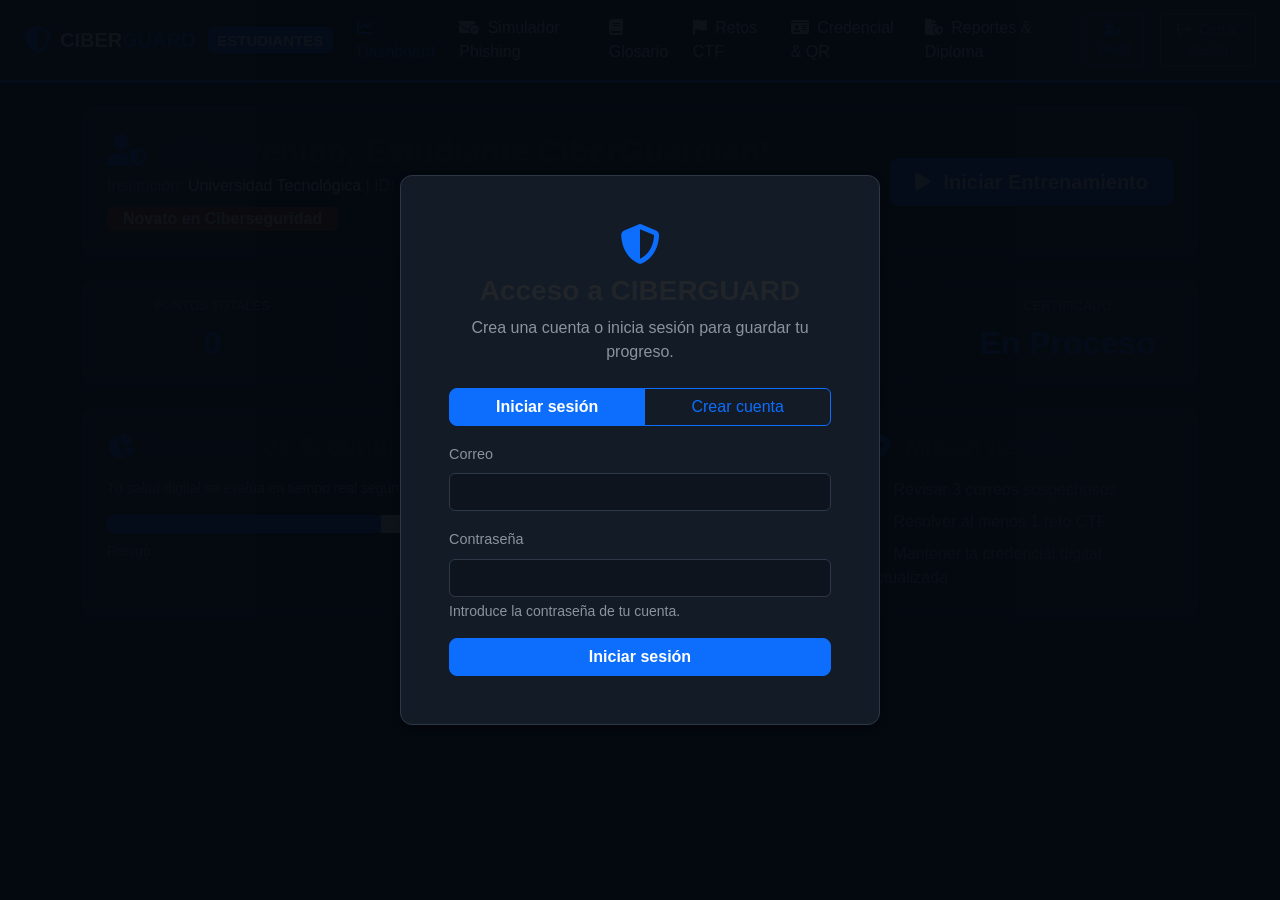
==== seguridad/index.html @ 73b72259 "first commit" ====
<!DOCTYPE html>
<html lang="es">
  <head>
    <meta charset="UTF-8" />
    <meta name="viewport" content="width=device-width, initial-scale=1.0" />
    <meta http-equiv="Content-Security-Policy" content="default-src 'self'; img-src 'self' data: blob:; style-src 'self' 'unsafe-inline' https://fonts.googleapis.com https://cdn.jsdelivr.net https://cdnjs.cloudflare.com; font-src 'self' https://fonts.gstatic.com https://cdnjs.cloudflare.com data:; script-src 'self' 'unsafe-inline' https://cdn.jsdelivr.net; connect-src 'self'; object-src 'none'; base-uri 'self';" />
    <title>CIBERGUARD</title>
    <link rel="preconnect" href="https://fonts.googleapis.com" />
    <link rel="preconnect" href="https://fonts.gstatic.com" crossorigin />
    <link href="https://fonts.googleapis.com/css2?family=Segoe+UI:wght@400;500;600;700&display=swap" rel="stylesheet" />
    <link href="https://cdn.jsdelivr.net/npm/bootstrap@5.3.2/dist/css/bootstrap.min.css" rel="stylesheet" />
    <link rel="stylesheet" href="https://cdnjs.cloudflare.com/ajax/libs/font-awesome/6.4.0/css/all.min.css" />
    <link rel="stylesheet" href="styles.css" />
  </head>
  <body>
    <div id="auth-gate" class="auth-gate">
      <section class="card auth-card p-4 p-md-5" aria-labelledby="auth-title">
        <div class="text-center mb-4">
          <i class="fa-solid fa-shield-halved text-primary fs-1"></i>
          <h1 id="auth-title" class="h3 fw-bold mt-2">Acceso a CIBERGUARD</h1>
          <p class="text-muted mb-0">Crea una cuenta o inicia sesión para guardar tu progreso.</p>
        </div>
        <div class="btn-group w-100 mb-3" role="group" aria-label="Tipo de acceso">
          <button id="auth-login-mode" class="btn btn-primary" type="button">Iniciar sesión</button>
          <button id="auth-register-mode" class="btn btn-outline-primary" type="button">Crear cuenta</button>
        </div>
        <form id="auth-form" novalidate>
          <div id="auth-name-field" class="mb-3 d-none">
            <label for="auth-name" class="form-label">Nombre</label>
            <input id="auth-name" class="form-control" type="text" maxlength="80" autocomplete="name" />
          </div>
          <div id="auth-institution-field" class="mb-3 d-none">
            <label for="auth-institution" class="form-label">Institución</label>
            <input id="auth-institution" class="form-control" type="text" maxlength="100" autocomplete="organization" />
          </div>
          <div class="mb-3">
            <label for="auth-email" class="form-label">Correo</label>
            <input id="auth-email" class="form-control" type="email" maxlength="254" autocomplete="email" required />
          </div>
          <div class="mb-3">
            <label for="auth-password" class="form-label">Contraseña</label>
            <input id="auth-password" class="form-control" type="password" minlength="12" maxlength="128" autocomplete="current-password" required />
            <div id="auth-password-help" class="form-text text-muted">Usa al menos 12 caracteres. Para una cuenta nueva, crea una contraseña única.</div>
          </div>
          <div id="auth-message" class="small mb-3" role="alert" aria-live="polite"></div>
          <button id="auth-submit" class="btn btn-primary w-100" type="submit">Iniciar sesión</button>
        </form>
      </section>
    </div>

    <nav class="navbar navbar-expand-lg app-navbar sticky-top">
      <div class="container-fluid px-4">
        <a class="navbar-brand text-white fw-bold d-flex align-items-center gap-2" href="#" onclick="switchView('dashboard')">
          <i class="fa-solid fa-shield-halved text-primary fs-3"></i>
          <span>CIBER<span class="text-primary">GUARD</span></span>
          <span class="badge bg-primary fs-7 text-uppercase ms-1">Estudiantes</span>
        </a>
        <button class="navbar-toggler border-0 text-white" type="button" data-bs-toggle="collapse" data-bs-target="#navbarNav">
          <i class="fa-solid fa-bars"></i>
        </button>
        <div class="collapse navbar-collapse" id="navbarNav">
          <ul class="navbar-nav ms-auto align-items-lg-center gap-lg-2">
            <li class="nav-item"><a class="nav-link active" href="#" onclick="switchView('dashboard')" id="nav-dashboard"><i class="fa-solid fa-chart-line me-1"></i> Dashboard</a></li>
            <li class="nav-item"><a class="nav-link" href="#" onclick="switchView('training')" id="nav-training"><i class="fa-solid fa-envelope-circle-check me-1"></i> Simulador Phishing</a></li>
            <li class="nav-item"><a class="nav-link" href="#" onclick="switchView('glossary')" id="nav-glossary"><i class="fa-solid fa-book me-1"></i> Glosario</a></li>
            <li class="nav-item"><a class="nav-link" href="#" onclick="switchView('ctf')" id="nav-ctf"><i class="fa-solid fa-flag me-1"></i> Retos CTF</a></li>
            <li class="nav-item"><a class="nav-link" href="#" onclick="switchView('credential')" id="nav-credential"><i class="fa-solid fa-id-card me-1"></i> Credencial & QR</a></li>
            <li class="nav-item"><a class="nav-link" href="#" onclick="switchView('reports')" id="nav-reports"><i class="fa-solid fa-file-shield me-1"></i> Reportes & Diploma</a></li>
            <li class="nav-item ms-lg-3">
              <button class="btn btn-sm btn-outline-primary w-100" onclick="editStudentProfile()"><i class="fa-solid fa-user-pen me-1"></i> Perfil</button>
            </li>
            <li class="nav-item ms-lg-2">
              <button id="logout-button" class="btn btn-sm btn-outline-secondary w-100" type="button"><i class="fa-solid fa-arrow-right-from-bracket me-1"></i> Cerrar sesión</button>
            </li>
          </ul>
        </div>
      </div>
    </nav>

    <main class="container my-4 flex-grow-1">
      <section id="view-dashboard" class="view-section active">
        <div class="row mb-4">
          <div class="col-12">
            <div class="card p-4">
              <div class="row align-items-center">
                <div class="col-md-8">
                  <h2 class="fw-bold mb-1"><i class="fa-solid fa-user-shield text-primary me-2"></i> ¡Bienvenido, <span id="dash-student-name">Estudiante CiberGuardián</span>!</h2>
                  <p class="text-muted mb-2">Institución: <span id="dash-student-inst" class="text-white">Universidad Tecnológica</span> | ID: <span id="dash-student-id" class="text-primary font-monospace">CG-2026-001</span></p>
                  <div><span class="badge badge-media fs-6 px-3 py-1" id="dash-student-rank">Novato en Ciberseguridad</span></div>
                </div>
                <div class="col-md-4 text-md-end mt-3 mt-md-0">
                  <button class="btn btn-primary btn-lg px-4" onclick="switchView('training')"><i class="fa-solid fa-play me-2"></i> Iniciar Entrenamiento</button>
                </div>
              </div>
            </div>
          </div>
        </div>

        <div class="row g-4 mb-4">
          <div class="col-md-3 col-6">
            <div class="card p-3 text-center h-100">
              <div class="metric-label mb-1">Puntos Totales</div>
              <div class="metric-value" id="stat-points">0</div>
            </div>
          </div>
          <div class="col-md-3 col-6">
            <div class="card p-3 text-center h-100">
              <div class="metric-label mb-1">Retos CTF</div>
              <div class="metric-value" id="stat-ctf">0 / 0</div>
            </div>
          </div>
          <div class="col-md-3 col-6">
            <div class="card p-3 text-center h-100">
              <div class="metric-label mb-1">Casos Phishing</div>
              <div class="metric-value" id="stat-phishing">0</div>
            </div>
          </div>
          <div class="col-md-3 col-6">
            <div class="card p-3 text-center h-100">
              <div class="metric-label mb-1">Certificado</div>
              <div class="metric-value small" id="stat-cert-status">En Proceso</div>
            </div>
          </div>
        </div>

        <div class="row g-4">
          <div class="col-lg-8">
            <div class="card p-4 h-100">
              <div class="d-flex justify-content-between align-items-center mb-3">
                <h4 class="fw-bold mb-0"><i class="fa-solid fa-chart-pie me-2 text-primary"></i> Resumen de Seguridad</h4>
              </div>
              <div class="small text-muted mb-3">Tu salud digital se evalúa en tiempo real según tu capacidad para detectar amenazas y resolver retos.</div>
              <div class="progress" role="progressbar" aria-label="progreso" aria-valuenow="40" aria-valuemin="0" aria-valuemax="100" style="height: 18px;">
                <div id="security-progress" class="progress-bar bg-primary" style="width: 40%;"></div>
              </div>
              <div class="d-flex justify-content-between mt-2 small text-muted">
                <span>Riesgo</span>
                <span id="security-label">Nivel de vulnerabilidad medio</span>
              </div>
            </div>
          </div>
          <div class="col-lg-4">
            <div class="card p-4 h-100">
              <h4 class="fw-bold mb-3"><i class="fa-solid fa-shield-heart me-2 text-primary"></i> Misión del día</h4>
              <ul class="list-unstyled text-muted mb-0">
                <li class="mb-2"><i class="fa-solid fa-check text-success me-2"></i> Revisar 3 correos sospechosos</li>
                <li class="mb-2"><i class="fa-solid fa-check text-success me-2"></i> Resolver al menos 1 reto CTF</li>
                <li><i class="fa-solid fa-check text-success me-2"></i> Mantener la credencial digital actualizada</li>
              </ul>
            </div>
          </div>
        </div>
      </section>

      <section id="view-training" class="view-section">
        <div class="card p-4">
          <div class="d-flex justify-content-between align-items-center mb-4">
            <div>
              <h3 class="fw-bold mb-1"><i class="fa-solid fa-shield-halved text-primary me-2"></i> Centro de Entrenamiento</h3>
              <p class="text-muted mb-0">Practica decisiones seguras en situaciones digitales cotidianas.</p>
            </div>
            <span class="badge bg-dark border border-primary text-primary" id="training-counter">Escenario 1</span>
          </div>

          <div class="row g-3 align-items-end mb-4">
            <div class="col-md-6">
              <label for="scenario-filter" class="form-label">Tipo de entrenamiento</label>
              <select id="scenario-filter" class="form-select">
                <option value="all">Todos los escenarios</option>
                <option value="phishing">Phishing por correo</option>
                <option value="smishing">Smishing (SMS)</option>
                <option value="vishing">Vishing (llamadas)</option>
                <option value="password">Contraseñas y robo de cuentas</option>
                <option value="wifi">Wi-Fi pública</option>
                <option value="file">Archivos sospechosos</option>
                <option value="social">Ingeniería social</option>
              </select>
            </div>
            <div class="col-md-6 text-md-end">
              <span class="badge bg-dark border border-secondary me-2">Respuestas correctas: <strong id="training-accuracy">0%</strong></span>
              <span class="badge bg-dark border border-secondary">Insignias: <strong id="badge-count">0</strong></span>
            </div>
          </div>

          <div class="card p-3 mb-3">
            <div class="d-flex flex-wrap gap-2 mb-3">
              <span id="scenario-category" class="badge bg-primary">Entrenamiento</span>
              <span id="scenario-channel" class="badge bg-secondary">Escenario</span>
            </div>
            <div class="small text-uppercase text-muted mb-2">Remitente</div>
            <div id="mail-sender" class="fw-bold"></div>
            <div class="small text-uppercase text-muted mt-3 mb-2">Asunto</div>
            <div id="mail-subject" class="fw-semibold"></div>
            <div class="small text-uppercase text-muted mt-3 mb-2">Contenido</div>
            <div id="mail-body" class="scenario-body"></div>
          </div>

          <div id="training-action-box" class="d-grid gap-2 mt-4" aria-live="polite"></div>

          <div id="training-feedback" class="mt-4 p-3 rounded d-none"></div>

          <div class="d-flex justify-content-between align-items-center mt-4">
            <span id="scenario-speed" class="small text-muted">Analiza las señales antes de decidir.</span>
            <button class="btn btn-primary d-none" id="btn-next-mail" onclick="nextTrainingMail()">Siguiente escenario <i class="fa-solid fa-arrow-right ms-1"></i></button>
          </div>
        </div>

        <div class="row g-4 mt-1">
          <div class="col-lg-7">
            <div class="card p-4 h-100">
              <h4 class="fw-bold mb-2"><i class="fa-solid fa-key text-primary me-2"></i> Laboratorio de contraseñas</h4>
              <p class="text-muted small">Prueba una contraseña inventada. No escribas una contraseña que uses realmente; el análisis ocurre localmente en esta página y no se guarda.</p>
              <label for="password-practice" class="form-label">Contraseña de práctica</label>
              <div class="input-group">
                <input id="password-practice" class="form-control" type="password" autocomplete="new-password" placeholder="Escribe una contraseña ficticia" maxlength="64" />
                <button id="toggle-password" class="btn btn-outline-secondary" type="button" aria-label="Mostrar contraseña"><i class="fa-solid fa-eye"></i></button>
                <button id="check-password" class="btn btn-primary" type="button">Evaluar</button>
              </div>
              <div class="progress mt-3" style="height: 12px;" role="progressbar" aria-label="fortaleza de contraseña">
                <div id="password-strength-bar" class="progress-bar" style="width: 0%"></div>
              </div>
              <div id="password-feedback" class="small mt-2 text-muted" aria-live="polite">Se evaluarán longitud, variedad y patrones comunes; no se intentará descifrarla.</div>
              <div class="mt-3">
                <button id="password-quiz" type="button" class="btn btn-outline-primary btn-sm">Reto rápido: ¿cuál es más segura?</button>
                <div id="password-quiz-options" class="d-flex flex-wrap gap-2 mt-2"></div>
                <div id="password-quiz-feedback" class="small mt-2" aria-live="polite"></div>
              </div>
            </div>
          </div>
          <div class="col-lg-5">
            <div class="card p-4 h-100">
              <h4 class="fw-bold mb-2"><i class="fa-solid fa-award text-primary me-2"></i> Insignias</h4>
              <p class="text-muted small">Gana reconocimientos al completar entrenamientos con buenas decisiones.</p>
              <div id="badges-container" class="d-flex flex-wrap gap-2"></div>
              <div class="border-top border-secondary mt-3 pt-3">
                <div class="small text-muted">Progreso de aprendizaje</div>
                <div id="training-summary" class="fw-semibold">Aún no hay respuestas registradas.</div>
              </div>
            </div>
          </div>
        </div>
      </section>

      <section id="view-glossary" class="view-section">
        <div class="card p-4">
          <div class="d-flex flex-column flex-md-row justify-content-between align-items-md-center gap-3 mb-4">
            <div>
              <h3 class="fw-bold mb-1"><i class="fa-solid fa-book text-primary me-2"></i> Glosario de Ciberseguridad</h3>
              <p class="text-muted mb-0">Conceptos clave para reconocer amenazas y actuar con criterio.</p>
            </div>
            <div class="w-100 w-md-50">
              <input id="glossary-search" type="text" class="form-control" placeholder="Buscar por nombre, categoría o descripción..." />
            </div>
          </div>
          <div id="glossary-container" class="row g-4"></div>
        </div>
      </section>

      <section id="view-ctf" class="view-section">
        <div class="card p-4">
          <div class="d-flex justify-content-between align-items-center mb-3">
            <div>
              <h3 class="fw-bold mb-1"><i class="fa-solid fa-flag text-primary me-2"></i> Retos CTF</h3>
              <p class="text-muted mb-0">Resuelve desafíos de seguridad para ganar XP y desbloquear tu perfil.</p>
            </div>
            <span id="ctf-top-badge" class="badge badge-media px-3 py-2">0 / 0 Banderas Capturadas</span>
          </div>
          <div id="ctf-container" class="row g-4"></div>
        </div>
      </section>

      <section id="view-credential" class="view-section">
        <div class="card p-4">
          <div class="row g-4 align-items-center">
            <div class="col-lg-7">
              <div class="credencial-card p-4 rounded-4">
                <div class="d-flex justify-content-between align-items-center mb-3">
                  <div>
                    <div class="small text-uppercase text-primary mb-1">CIBERGUARD</div>
                    <h3 class="fw-bold mb-0" id="cred-name">Estudiante</h3>
                  </div>
                  <span id="cred-rank" class="badge badge-baja px-2 py-1">Novato</span>
                </div>
                <div class="mb-3">
                  <div class="small text-muted">Institución</div>
                  <div id="cred-inst" class="fw-semibold">Universidad Tecnológica</div>
                </div>
                <div class="row g-3">
                  <div class="col-md-6">
                    <div class="small text-muted">ID</div>
                    <div id="cred-id" class="font-monospace fw-semibold">CG-000000</div>
                  </div>
                  <div class="col-md-6">
                    <div class="small text-muted">Experiencia</div>
                    <div id="cred-xp" class="fw-semibold">0 XP</div>
                  </div>
                </div>
              </div>
            </div>
            <div class="col-lg-5 text-center">
              <div class="qr-wrapper">
                <img id="qr-code-img" alt="Código QR de credencial" src="" />
              </div>
              <div class="mt-3 d-flex justify-content-center gap-2 flex-wrap">
                <button class="btn btn-primary px-4 py-2" onclick="window.print()"><i class="fa-solid fa-print me-2"></i> Imprimir Credencial</button>
                <button class="btn btn-outline-primary px-4 py-2" onclick="openScannerModal()"><i class="fa-solid fa-qrcode me-2"></i> Simular Escaneo QR</button>
              </div>
            </div>
          </div>
        </div>
      </section>

      <section id="view-reports" class="view-section">
        <div class="card p-4">
          <div class="d-flex justify-content-between align-items-center mb-4">
            <div>
              <h3 class="fw-bold mb-1"><i class="fa-solid fa-file-shield text-primary me-2"></i> Reportes & Diploma</h3>
              <p class="text-muted mb-0">Resumen del progreso y competencias adquiridas.</p>
            </div>
            <button class="btn btn-outline-primary" onclick="exportReportJSON()"><i class="fa-solid fa-download me-2"></i> Descargar Reporte JSON</button>
          </div>

          <div class="row g-4 mb-3">
            <div class="col-md-4">
              <div class="card p-3 h-100">
                <div class="text-muted small">Casos phishing aprobados</div>
                <div class="metric-value" id="report-phishing-count">0</div>
              </div>
            </div>
            <div class="col-md-4">
              <div class="card p-3 h-100">
                <div class="text-muted small">Retos CTF</div>
                <div class="metric-value" id="report-ctf-count">0 / 0</div>
              </div>
            </div>
            <div class="col-md-4">
              <div class="card p-3 h-100">
                <div class="text-muted small">Experiencia</div>
                <div class="metric-value" id="report-xp-count">0 XP</div>
              </div>
            </div>
          </div>

          <div class="card border-primary p-3 mb-4">
            <div class="small text-uppercase text-primary mb-2">Rango actual</div>
            <div id="report-rank-text" class="fw-bold">Novato</div>
          </div>

          <div id="cert-action-area" class="mt-2"></div>
        </div>
      </section>
    </main>

    <div class="modal fade" id="profileModal" tabindex="-1" aria-labelledby="profileModalLabel" aria-hidden="true">
      <div class="modal-dialog modal-dialog-centered">
        <div class="modal-content bg-dark border border-secondary">
          <div class="modal-header border-secondary">
            <h5 class="modal-title" id="profileModalLabel">Editar perfil de estudiante</h5>
            <button type="button" class="btn-close btn-close-white" data-bs-dismiss="modal" aria-label="Close"></button>
          </div>
          <div class="modal-body">
            <div class="mb-3">
              <label for="input-student-name" class="form-label">Nombre</label>
              <input type="text" id="input-student-name" class="form-control" />
            </div>
            <div class="mb-3">
              <label for="input-student-inst" class="form-label">Institución</label>
              <input type="text" id="input-student-inst" class="form-control" />
            </div>
            <div class="mb-3">
              <label for="input-student-id" class="form-label">ID</label>
              <input type="text" id="input-student-id" class="form-control" readonly />
            </div>
          </div>
          <div class="modal-footer border-secondary">
            <button type="button" class="btn btn-outline-secondary" data-bs-dismiss="modal">Cancelar</button>
            <button type="button" class="btn btn-primary" onclick="saveStudentProfile()">Guardar Cambios</button>
          </div>
        </div>
      </div>
    </div>

    <div class="modal fade" id="scannerModal" tabindex="-1" aria-hidden="true">
      <div class="modal-dialog modal-dialog-centered">
        <div class="modal-content bg-dark border border-secondary">
          <div class="modal-header border-secondary">
            <h5 class="modal-title">Escaneo QR simulado</h5>
            <button type="button" class="btn-close btn-close-white" data-bs-dismiss="modal" aria-label="Close"></button>
          </div>
          <div class="modal-body text-center">
            <div class="alert alert-info bg-info bg-opacity-10 border-info text-info small mb-3">
              Escaneo validado con la credencial digital del estudiante.
            </div>
            <div id="lector" class="rounded border border-primary p-3 bg-black">
              <div class="text-white small">Simulador de lector QR</div>
            </div>
          </div>
        </div>
      </div>
    </div>

    <div class="modal fade" id="diplomaModal" tabindex="-1" aria-hidden="true">
      <div class="modal-dialog modal-lg modal-dialog-centered">
        <div class="modal-content bg-dark border border-secondary">
          <div class="modal-header border-secondary">
            <h5 class="modal-title">Certificado Digital</h5>
            <button type="button" class="btn-close btn-close-white" data-bs-dismiss="modal" aria-label="Close"></button>
          </div>
          <div class="modal-body">
            <div class="border border-primary rounded p-4 text-center">
              <div class="small text-uppercase text-primary">CIBERGUARD</div>
              <h3 class="mt-3 fw-bold">Diploma de Participación</h3>
              <p class="mb-3 text-muted">Se otorga a</p>
              <h4 id="diploma-name" class="fw-bold mb-4">Estudiante</h4>
              <p class="mb-0 text-muted">Por completar con éxito el programa de sensibilización en ciberseguridad y análisis de amenazas digitales.</p>
            </div>
          </div>
        </div>
      </div>
    </div>

    <script src="https://cdn.jsdelivr.net/npm/bootstrap@5.3.2/dist/js/bootstrap.bundle.min.js"></script>
    <script src="app.js"></script>
  </body>
</html>
---- seguridad/styles.css ----
:root {
  --primary-color: #0d6efd;
  --primary-dark: #004085;
  --background-color: #0a0e17;
  --panel-bg: #131b26;
  --panel-border: #2d3748;
  --text-color: #e6edf3;
  --text-muted: #8b949e;
}

* {
  box-sizing: border-box;
}

html {
  scroll-behavior: smooth;
}

body {
  background-color: var(--background-color);
  color: var(--text-color);
  font-family: 'Segoe UI', Tahoma, Geneva, Verdana, sans-serif;
  min-height: 100vh;
  display: flex;
  flex-direction: column;
}

.auth-gate {
  position: fixed;
  inset: 0;
  z-index: 2000;
  display: grid;
  place-items: center;
  overflow-y: auto;
  padding: 1rem;
  background: rgba(5, 9, 16, 0.96);
}

.auth-gate.d-none {
  display: none !important;
}

.auth-card {
  width: min(100%, 30rem);
}

.app-navbar {
  background-color: var(--panel-bg);
  border-bottom: 3px solid var(--primary-color);
  box-shadow: 0 4px 6px rgba(0, 0, 0, 0.3);
}

.app-navbar .nav-link {
  color: var(--text-color);
  font-weight: 500;
  transition: color 0.2s;
}

.app-navbar .nav-link:hover,
.app-navbar .nav-link.active {
  color: var(--primary-color);
}

.card,
.panel {
  background-color: var(--panel-bg);
  border: 1px solid var(--panel-border);
  border-radius: 12px;
  box-shadow: 0 4px 8px rgba(0, 0, 0, 0.2);
}

.card-header {
  background-color: rgba(13, 110, 253, 0.1);
  border-bottom: 1px solid var(--panel-border);
  color: var(--primary-color);
  font-weight: 600;
}

.metric-value {
  font-size: 2rem;
  font-weight: 700;
  color: var(--primary-color);
}

.metric-label {
  color: var(--text-muted);
  text-transform: uppercase;
  font-size: 0.75rem;
  letter-spacing: 0.05em;
}

.btn-primary {
  background-color: var(--primary-color);
  border-color: var(--primary-color);
  font-weight: 600;
  border-radius: 8px;
}

.btn-primary:hover {
  background-color: var(--primary-dark);
  border-color: var(--primary-dark);
  box-shadow: 0 0 10px rgba(13, 110, 253, 0.5);
}

.form-control,
.form-select {
  background-color: #0d141d;
  border: 1px solid var(--panel-border);
  color: var(--text-color);
}

.form-control:focus,
.form-select:focus {
  background-color: #0d141d;
  color: var(--text-color);
  border-color: var(--primary-color);
  box-shadow: 0 0 0 0.2rem rgba(13, 110, 253, 0.25);
}

.form-control::placeholder {
  color: var(--text-muted);
}

.form-label {
  color: var(--text-muted);
  font-size: 0.9rem;
}

.text-muted {
  color: var(--text-muted) !important;
}

.badge-baja {
  background-color: #0f766e;
  color: #fff;
}

.badge-media {
  background-color: #b45309;
  color: #fff;
}

.badge-alta {
  background-color: #b91c1c;
  color: #fff;
}

.badge-critica {
  background-color: #7f1d1d;
  color: #fff;
}

.credencial-card {
  border: 1px solid var(--primary-color, #2563eb);
  background: linear-gradient(135deg, #131b26 0%, #0d141d 100%);
}

.qr-wrapper {
  background: #ffffff;
  padding: 14px;
  border-radius: 12px;
  width: fit-content;
  max-width: 200px;
  margin: 0 auto;
}

.qr-wrapper img {
  display: block;
  width: 100%;
  height: auto;
}

#lector {
  width: 100% !important;
  border-radius: 8px;
}

.view-section {
  display: none;
}

.view-section.active {
  display: block;
  animation: fadeIn 0.3s ease-in-out;
}

.decision-option {
  white-space: normal;
  line-height: 1.45;
}

.decision-option:disabled {
  opacity: 0.65;
}

.scenario-body {
  color: #d9e2f0;
  line-height: 1.6;
}

#password-strength-bar {
  transition: width 0.25s ease, background-color 0.25s ease;
}

#badges-container .badge {
  font-size: 0.85rem;
}

@keyframes fadeIn {
  from {
    opacity: 0;
    transform: translateY(4px);
  }
  to {
    opacity: 1;
    transform: translateY(0);
  }
}

@media print {
  .app-navbar,
  footer,
  .btn,
  .card-footer,
  .no-print {
    display: none !important;
  }

  body {
    background: #ffffff !important;
    color: #000000 !important;
  }

  .credencial-card {
    border: 2px solid #000 !important;
    background: #ffffff !important;
    color: #000000 !important;
    box-shadow: none !important;
  }

  .credencial-card * {
    color: #000000 !important;
  }
}
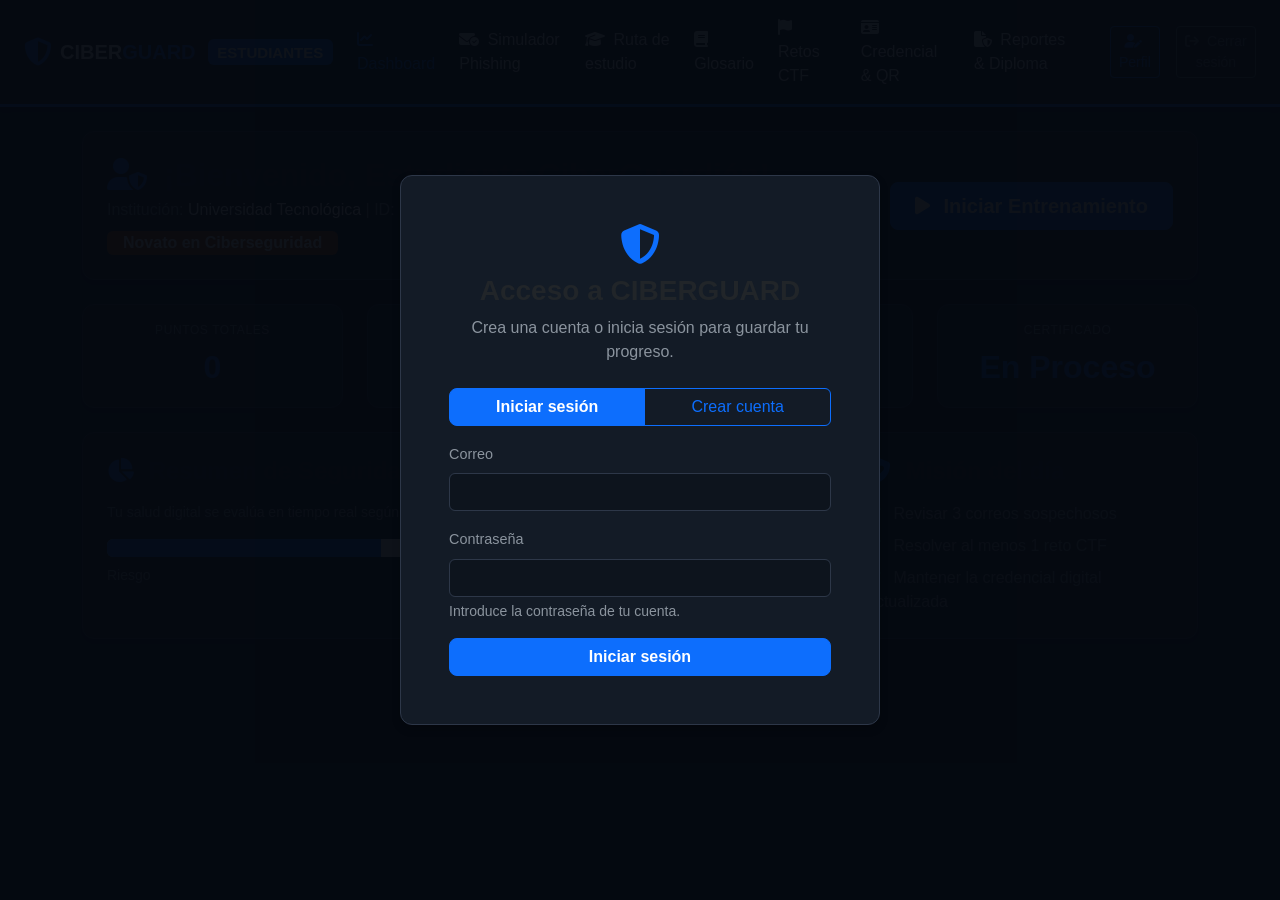
==== commit de3e178f: "aporte" ====
--- a/seguridad/index.html
+++ b/seguridad/index.html
@@ -62,6 +62,7 @@
           <ul class="navbar-nav ms-auto align-items-lg-center gap-lg-2">
             <li class="nav-item"><a class="nav-link active" href="#" onclick="switchView('dashboard')" id="nav-dashboard"><i class="fa-solid fa-chart-line me-1"></i> Dashboard</a></li>
             <li class="nav-item"><a class="nav-link" href="#" onclick="switchView('training')" id="nav-training"><i class="fa-solid fa-envelope-circle-check me-1"></i> Simulador Phishing</a></li>
+            <li class="nav-item"><a class="nav-link" href="#" onclick="switchView('roadmap')" id="nav-roadmap"><i class="fa-solid fa-graduation-cap me-1"></i> Ruta de estudio</a></li>
             <li class="nav-item"><a class="nav-link" href="#" onclick="switchView('glossary')" id="nav-glossary"><i class="fa-solid fa-book me-1"></i> Glosario</a></li>
             <li class="nav-item"><a class="nav-link" href="#" onclick="switchView('ctf')" id="nav-ctf"><i class="fa-solid fa-flag me-1"></i> Retos CTF</a></li>
             <li class="nav-item"><a class="nav-link" href="#" onclick="switchView('credential')" id="nav-credential"><i class="fa-solid fa-id-card me-1"></i> Credencial & QR</a></li>
@@ -182,14 +183,30 @@
             </div>
           </div>
 
+          <div class="d-flex flex-wrap justify-content-between align-items-center gap-3 p-3 mb-3 rounded border border-secondary">
+            <div>
+              <h5 class="mb-1">Simulador de incidentes y ataques ficticios</h5>
+              <p class="small text-muted mb-0">Practica cómo detectar y contener incidentes. No ejecuta ataques ni interactúa con redes reales.</p>
+            </div>
+            <div class="d-flex flex-wrap gap-2">
+              <button class="btn btn-outline-primary" id="generate-live-scenario" type="button">
+                <i class="fa-solid fa-shuffle me-2"></i>Generar local
+              </button>
+              <button class="btn btn-primary" id="generate-ai-scenario" type="button">
+                <i class="fa-solid fa-wand-magic-sparkles me-2"></i>Variación IA (API)
+              </button>
+            </div>
+            <p class="small text-muted mt-2 mb-0">La API procesa el contexto ficticio del ejercicio; no envía tu cuenta ni perfil.</p>
+          </div>
+
           <div class="card p-3 mb-3">
             <div class="d-flex flex-wrap gap-2 mb-3">
               <span id="scenario-category" class="badge bg-primary">Entrenamiento</span>
               <span id="scenario-channel" class="badge bg-secondary">Escenario</span>
             </div>
-            <div class="small text-uppercase text-muted mb-2">Remitente</div>
+            <div class="small text-uppercase text-muted mb-2">Origen / contexto</div>
             <div id="mail-sender" class="fw-bold"></div>
-            <div class="small text-uppercase text-muted mt-3 mb-2">Asunto</div>
+            <div class="small text-uppercase text-muted mt-3 mb-2">Situación</div>
             <div id="mail-subject" class="fw-semibold"></div>
             <div class="small text-uppercase text-muted mt-3 mb-2">Contenido</div>
             <div id="mail-body" class="scenario-body"></div>
@@ -238,6 +255,29 @@
               </div>
             </div>
           </div>
+        </div>
+      </section>
+
+      <section id="view-roadmap" class="view-section">
+        <div class="card p-4 mb-4">
+          <div class="mb-3">
+            <h2 class="fw-bold mb-2"><i class="fa-solid fa-graduation-cap text-primary me-2"></i><span id="roadmap-title">Ruta de estudio</span></h2>
+            <p id="roadmap-notice" class="text-muted mb-0"></p>
+          </div>
+          <h3 class="h5 text-primary mt-3">Progresión técnica por semestre</h3>
+          <div id="roadmap-semesters"></div>
+        </div>
+
+        <div class="card p-4 mb-4">
+          <h3 class="h4 fw-bold mb-3"><i class="fa-solid fa-layer-group text-primary me-2"></i>Módulos técnicos de ciberseguridad</h3>
+          <p id="roadmap-module-note" class="small text-muted"></p>
+          <div id="roadmap-modules"></div>
+        </div>
+
+        <div class="card p-4 mb-4">
+          <h3 class="h5 fw-bold mb-3">Práctica y especialización en ciberseguridad</h3>
+          <div id="roadmap-self-study"></div>
+          <ul id="roadmap-career-guidance" class="text-muted mb-3"></ul>
         </div>
       </section>
 
